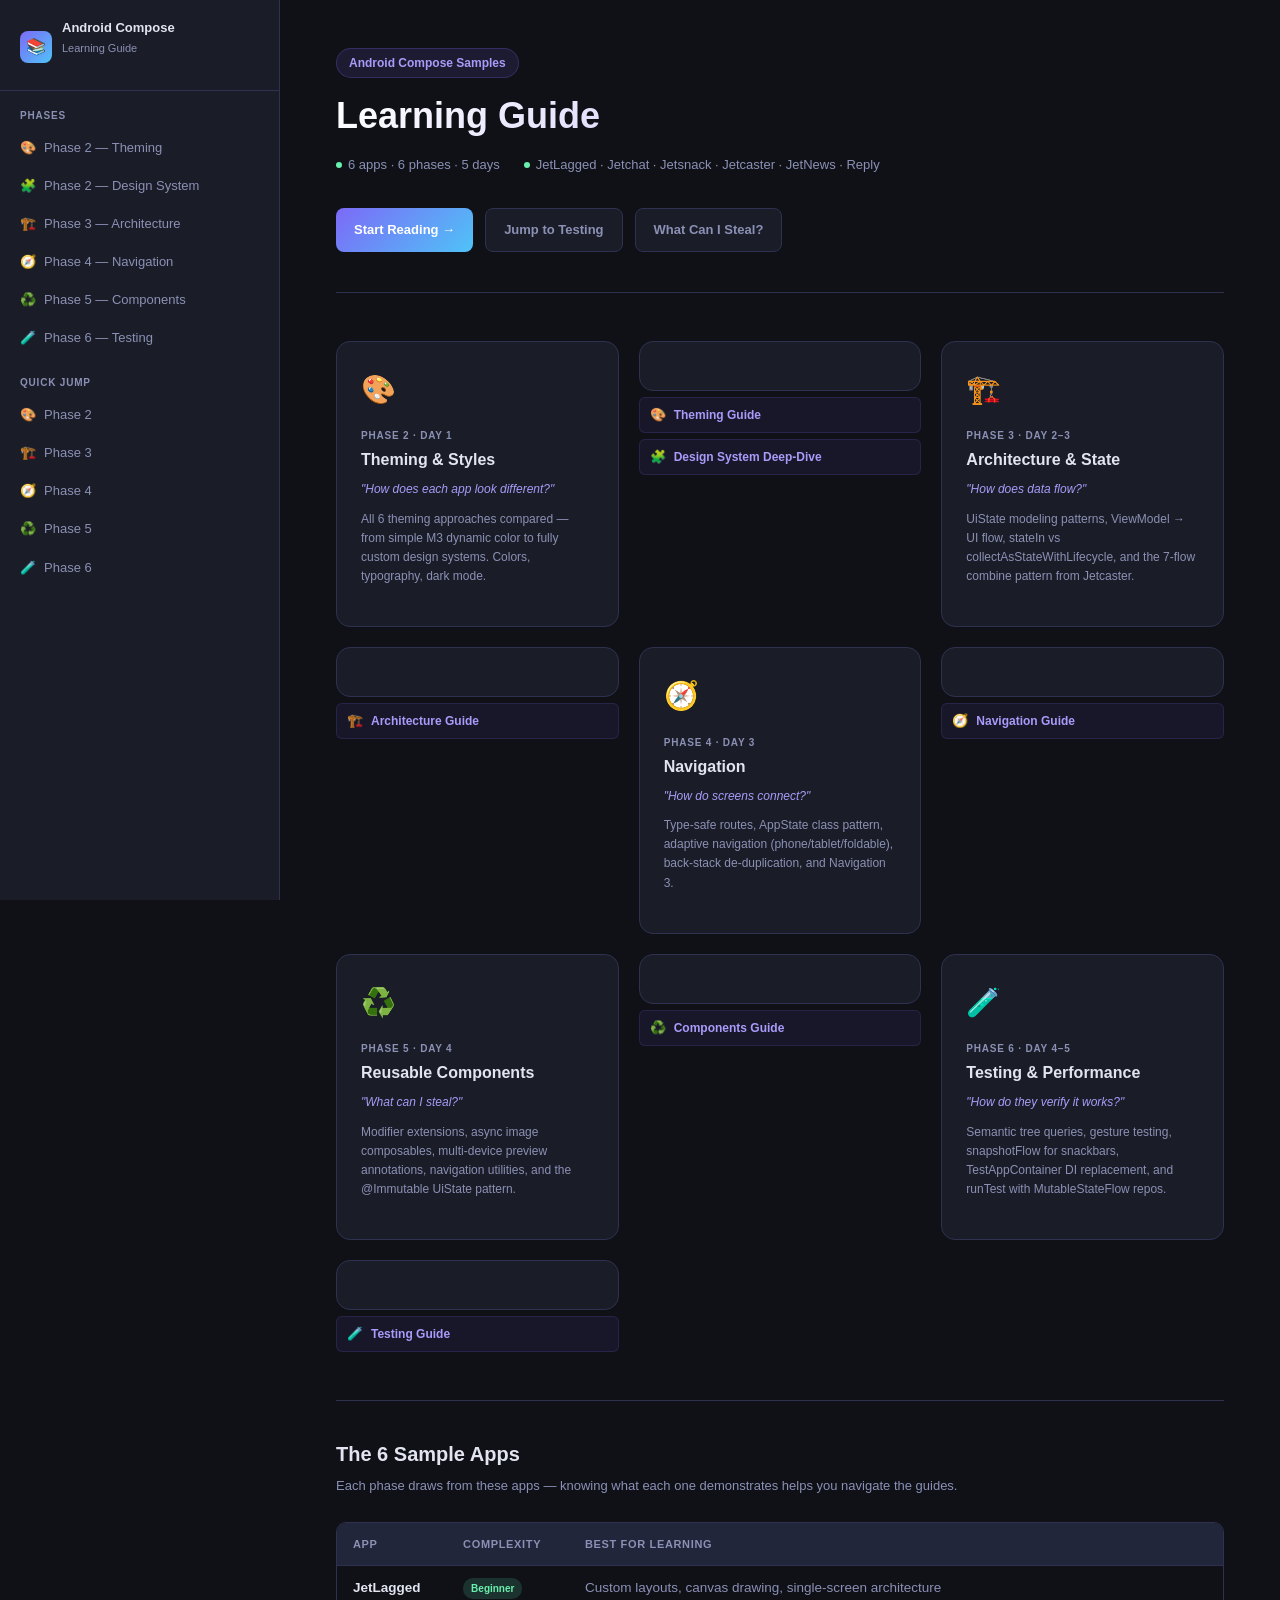
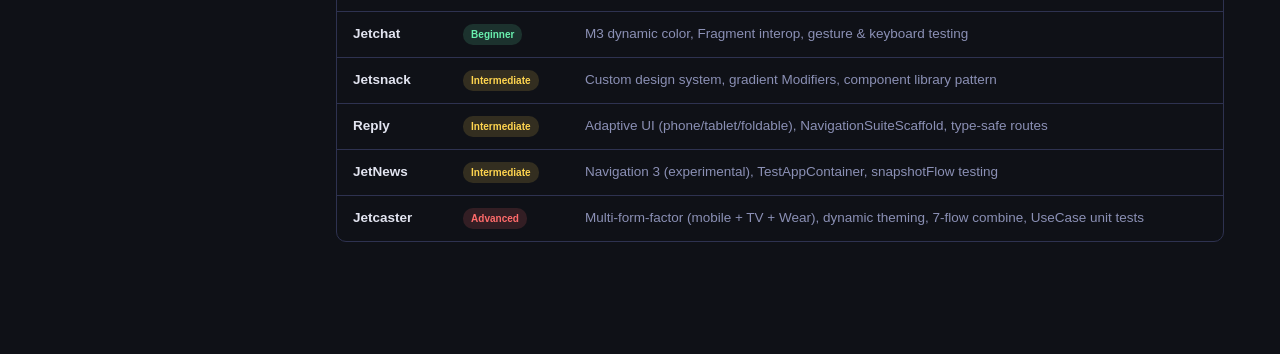
==== Docs/html/index.html @ bb5bad45 "Update docs" ====
<!DOCTYPE html>
<html lang="en">
<head>
  <meta charset="UTF-8" />
  <meta name="viewport" content="width=device-width, initial-scale=1.0" />
  <title>Android Compose Samples — Learning Guide</title>
  <link rel="stylesheet" href="styles/main.css" />
  <style>
    .index-grid {
      display: grid;
      grid-template-columns: repeat(3, 1fr);
      gap: 20px;
      margin: 32px 0;
    }

    .phase-card {
      background: var(--surface);
      border: 1px solid var(--border);
      border-radius: 14px;
      padding: 24px;
      text-decoration: none;
      display: block;
      position: relative;
      transition: border-color 0.2s, transform 0.15s;
      overflow: hidden;
    }

    .phase-card::before {
      content: '';
      position: absolute;
      top: 0; left: 0; right: 0;
      height: 3px;
      background: linear-gradient(90deg, var(--primary), var(--accent));
      opacity: 0;
      transition: opacity 0.2s;
    }

    .phase-card:hover { border-color: var(--primary); transform: translateY(-3px); }
    .phase-card:hover::before { opacity: 1; }

    .phase-icon {
      font-size: 28px;
      margin-bottom: 14px;
      display: block;
    }

    .phase-num {
      font-size: 10px;
      font-weight: 700;
      color: var(--text-muted);
      text-transform: uppercase;
      letter-spacing: 0.08em;
      margin-bottom: 6px;
    }

    .phase-title {
      font-size: 16px;
      font-weight: 700;
      color: var(--text);
      margin-bottom: 8px;
      line-height: 1.3;
    }

    .phase-question {
      font-size: 12px;
      color: var(--primary-light);
      margin-bottom: 10px;
      font-style: italic;
    }

    .phase-desc {
      font-size: 12px;
      color: var(--text-muted);
      line-height: 1.6;
      margin-bottom: 16px;
    }

    .phase-links {
      display: flex;
      flex-direction: column;
      gap: 6px;
    }

    .phase-link {
      display: flex;
      align-items: center;
      gap: 8px;
      font-size: 12px;
      font-weight: 600;
      color: var(--primary-light);
      text-decoration: none;
      padding: 6px 10px;
      border-radius: 6px;
      background: rgba(124,106,247,0.08);
      border: 1px solid rgba(124,106,247,0.15);
      transition: background 0.15s, border-color 0.15s;
    }

    .phase-link:hover {
      background: rgba(124,106,247,0.18);
      border-color: var(--primary);
    }

    .phase-link .link-icon { font-size: 13px; }

    .quick-links {
      display: flex;
      gap: 12px;
      flex-wrap: wrap;
      margin: 32px 0 0;
    }

    .quick-btn {
      display: inline-flex;
      align-items: center;
      gap: 8px;
      padding: 10px 18px;
      border-radius: 8px;
      font-size: 13px;
      font-weight: 600;
      text-decoration: none;
      transition: all 0.15s;
    }

    .quick-btn-primary {
      background: linear-gradient(135deg, var(--primary), var(--accent));
      color: white;
    }

    .quick-btn-primary:hover { opacity: 0.9; transform: translateY(-1px); }

    .quick-btn-secondary {
      background: var(--surface);
      border: 1px solid var(--border);
      color: var(--text-muted);
    }

    .quick-btn-secondary:hover { border-color: var(--primary); color: var(--text); }

    @media (max-width: 900px) {
      .index-grid { grid-template-columns: 1fr 1fr; }
    }

    @media (max-width: 600px) {
      .index-grid { grid-template-columns: 1fr; }
    }
  </style>
</head>
<body>

<aside>
  <div class="sidebar-header">
    <div class="logo">
      <div class="logo-icon">📚</div>
      <div>
        <h2>Android Compose</h2>
        <p>Learning Guide</p>
      </div>
    </div>
  </div>

  <nav>
    <div class="nav-section">
      <div class="nav-section-label">Phases</div>
      <a class="nav-item" href="theming-styles-guide.html">
        <span>🎨</span> Phase 2 — Theming
      </a>
      <a class="nav-item" href="design-system.html">
        <span>🧩</span> Phase 2 — Design System
      </a>
      <a class="nav-item" href="architecture-state.html">
        <span>🏗️</span> Phase 3 — Architecture
      </a>
      <a class="nav-item" href="navigation.html">
        <span>🧭</span> Phase 4 — Navigation
      </a>
      <a class="nav-item" href="reusable-components.html">
        <span>♻️</span> Phase 5 — Components
      </a>
      <a class="nav-item" href="testing-performance.html">
        <span>🧪</span> Phase 6 — Testing
      </a>
    </div>

    <div class="nav-section">
      <div class="nav-section-label">Quick Jump</div>
      <a class="nav-item" href="#phase2">
        <span>🎨</span> Phase 2
      </a>
      <a class="nav-item" href="#phase3">
        <span>🏗️</span> Phase 3
      </a>
      <a class="nav-item" href="#phase4">
        <span>🧭</span> Phase 4
      </a>
      <a class="nav-item" href="#phase5">
        <span>♻️</span> Phase 5
      </a>
      <a class="nav-item" href="#phase6">
        <span>🧪</span> Phase 6
      </a>
    </div>
  </nav>
</aside>

<main>

  <div class="hero">
    <div class="hero-tag">Android Compose Samples</div>
    <h1>Learning Guide</h1>
    <div class="hero-meta">
      <div class="hero-meta-item">
        <span class="dot"></span>
        <span>6 apps · 6 phases · 5 days</span>
      </div>
      <div class="hero-meta-item">
        <span class="dot"></span>
        <span>JetLagged · Jetchat · Jetsnack · Jetcaster · JetNews · Reply</span>
      </div>
    </div>

    <div class="quick-links">
      <a class="quick-btn quick-btn-primary" href="theming-styles-guide.html">Start Reading →</a>
      <a class="quick-btn quick-btn-secondary" href="testing-performance.html">Jump to Testing</a>
      <a class="quick-btn quick-btn-secondary" href="reusable-components.html">What Can I Steal?</a>
    </div>
  </div>

  <!-- Phase 2 -->
  <div id="phase2"></div>
  <div class="index-grid">

    <a class="phase-card" href="theming-styles-guide.html">
      <span class="phase-icon">🎨</span>
      <div class="phase-num">Phase 2 · Day 1</div>
      <div class="phase-title">Theming &amp; Styles</div>
      <div class="phase-question">"How does each app look different?"</div>
      <div class="phase-desc">All 6 theming approaches compared — from simple M3 dynamic color to fully custom design systems. Colors, typography, dark mode.</div>
      <div class="phase-links">
        <a class="phase-link" href="theming-styles-guide.html">
          <span class="link-icon">🎨</span> Theming Guide
        </a>
        <a class="phase-link" href="design-system.html">
          <span class="link-icon">🧩</span> Design System Deep-Dive
        </a>
      </div>
    </a>

    <!-- Phase 3 -->
    <a class="phase-card" href="architecture-state.html" id="phase3">
      <span class="phase-icon">🏗️</span>
      <div class="phase-num">Phase 3 · Day 2–3</div>
      <div class="phase-title">Architecture &amp; State</div>
      <div class="phase-question">"How does data flow?"</div>
      <div class="phase-desc">UiState modeling patterns, ViewModel → UI flow, stateIn vs collectAsStateWithLifecycle, and the 7-flow combine pattern from Jetcaster.</div>
      <div class="phase-links">
        <a class="phase-link" href="architecture-state.html">
          <span class="link-icon">🏗️</span> Architecture Guide
        </a>
      </div>
    </a>

    <!-- Phase 4 -->
    <a class="phase-card" href="navigation.html" id="phase4">
      <span class="phase-icon">🧭</span>
      <div class="phase-num">Phase 4 · Day 3</div>
      <div class="phase-title">Navigation</div>
      <div class="phase-question">"How do screens connect?"</div>
      <div class="phase-desc">Type-safe routes, AppState class pattern, adaptive navigation (phone/tablet/foldable), back-stack de-duplication, and Navigation 3.</div>
      <div class="phase-links">
        <a class="phase-link" href="navigation.html">
          <span class="link-icon">🧭</span> Navigation Guide
        </a>
      </div>
    </a>

    <!-- Phase 5 -->
    <a class="phase-card" href="reusable-components.html" id="phase5">
      <span class="phase-icon">♻️</span>
      <div class="phase-num">Phase 5 · Day 4</div>
      <div class="phase-title">Reusable Components</div>
      <div class="phase-question">"What can I steal?"</div>
      <div class="phase-desc">Modifier extensions, async image composables, multi-device preview annotations, navigation utilities, and the @Immutable UiState pattern.</div>
      <div class="phase-links">
        <a class="phase-link" href="reusable-components.html">
          <span class="link-icon">♻️</span> Components Guide
        </a>
      </div>
    </a>

    <!-- Phase 6 -->
    <a class="phase-card" href="testing-performance.html" id="phase6">
      <span class="phase-icon">🧪</span>
      <div class="phase-num">Phase 6 · Day 4–5</div>
      <div class="phase-title">Testing &amp; Performance</div>
      <div class="phase-question">"How do they verify it works?"</div>
      <div class="phase-desc">Semantic tree queries, gesture testing, snapshotFlow for snackbars, TestAppContainer DI replacement, and runTest with MutableStateFlow repos.</div>
      <div class="phase-links">
        <a class="phase-link" href="testing-performance.html">
          <span class="link-icon">🧪</span> Testing Guide
        </a>
      </div>
    </a>

  </div>

  <!-- Apps reference -->
  <section style="margin-top: 48px; padding-top: 40px; border-top: 1px solid var(--border);">
    <h2 style="font-size: 20px; font-weight: 700; margin-bottom: 8px; color: var(--text);">The 6 Sample Apps</h2>
    <p style="font-size: 13px; color: var(--text-muted); margin-bottom: 24px;">Each phase draws from these apps — knowing what each one demonstrates helps you navigate the guides.</p>

    <div class="table-wrapper">
      <table>
        <thead>
          <tr>
            <th>App</th>
            <th>Complexity</th>
            <th>Best For Learning</th>
          </tr>
        </thead>
        <tbody>
          <tr>
            <td><strong>JetLagged</strong></td>
            <td><span class="badge badge-beginner">Beginner</span></td>
            <td>Custom layouts, canvas drawing, single-screen architecture</td>
          </tr>
          <tr>
            <td><strong>Jetchat</strong></td>
            <td><span class="badge badge-beginner">Beginner</span></td>
            <td>M3 dynamic color, Fragment interop, gesture &amp; keyboard testing</td>
          </tr>
          <tr>
            <td><strong>Jetsnack</strong></td>
            <td><span class="badge badge-intermediate">Intermediate</span></td>
            <td>Custom design system, gradient Modifiers, component library pattern</td>
          </tr>
          <tr>
            <td><strong>Reply</strong></td>
            <td><span class="badge badge-intermediate">Intermediate</span></td>
            <td>Adaptive UI (phone/tablet/foldable), NavigationSuiteScaffold, type-safe routes</td>
          </tr>
          <tr>
            <td><strong>JetNews</strong></td>
            <td><span class="badge badge-intermediate">Intermediate</span></td>
            <td>Navigation 3 (experimental), TestAppContainer, snapshotFlow testing</td>
          </tr>
          <tr>
            <td><strong>Jetcaster</strong></td>
            <td><span class="badge badge-advanced">Advanced</span></td>
            <td>Multi-form-factor (mobile + TV + Wear), dynamic theming, 7-flow combine, UseCase unit tests</td>
          </tr>
        </tbody>
      </table>
    </div>
  </section>

</main>

<script src="scripts/main.js"></script>
</body>
</html>
---- Docs/html/styles/main.css ----
:root {
  --bg: #0f1117;
  --surface: #1a1d27;
  --surface2: #22263a;
  --border: #2e3250;
  --primary: #7c6af7;
  --primary-light: #a89bf9;
  --accent: #4fc3f7;
  --green: #69f0ae;
  --yellow: #ffd54f;
  --red: #ff6b6b;
  --text: #e2e4f0;
  --text-muted: #8b90b5;
  --code-bg: #12141f;
  --code-border: #2a2e4a;
  --sidebar-width: 280px;
}

* { box-sizing: border-box; margin: 0; padding: 0; }
html { scroll-behavior: smooth; }

body {
  font-family: -apple-system, BlinkMacSystemFont, 'Segoe UI', Roboto, sans-serif;
  background: var(--bg);
  color: var(--text);
  line-height: 1.7;
  display: flex;
  min-height: 100vh;
}

/* ── Sidebar ── */
aside {
  width: var(--sidebar-width);
  background: var(--surface);
  border-right: 1px solid var(--border);
  position: fixed;
  top: 0; left: 0;
  height: 100vh;
  overflow-y: auto;
  z-index: 100;
  padding-bottom: 32px;
}

.sidebar-header {
  padding: 20px 20px 16px;
  border-bottom: 1px solid var(--border);
  position: sticky;
  top: 0;
  background: var(--surface);
  z-index: 1;
}

.sidebar-header .logo {
  display: flex;
  align-items: center;
  gap: 10px;
}

.sidebar-header .logo-icon {
  width: 32px; height: 32px;
  background: linear-gradient(135deg, var(--primary), var(--accent));
  border-radius: 8px;
  display: flex;
  align-items: center;
  justify-content: center;
  font-size: 16px;
  flex-shrink: 0;
}

.sidebar-header h2 {
  font-size: 13px;
  font-weight: 600;
  color: var(--text);
  line-height: 1.3;
}

.sidebar-header p {
  font-size: 11px;
  color: var(--text-muted);
  margin-top: 2px;
}

.nav-section { padding: 16px 12px 0; }

.nav-section-label {
  font-size: 10px;
  font-weight: 700;
  color: var(--text-muted);
  text-transform: uppercase;
  letter-spacing: 0.08em;
  padding: 0 8px;
  margin-bottom: 6px;
}

.nav-item {
  display: flex;
  align-items: center;
  gap: 8px;
  padding: 7px 8px;
  border-radius: 6px;
  text-decoration: none;
  color: var(--text-muted);
  font-size: 13px;
  transition: all 0.15s;
  margin-bottom: 2px;
}

.nav-item:hover { background: var(--surface2); color: var(--text); }
.nav-item.active { background: rgba(124,106,247,0.15); color: var(--primary-light); }

.nav-badge {
  margin-left: auto;
  font-size: 10px;
  padding: 2px 6px;
  border-radius: 10px;
  font-weight: 600;
}

.badge { display: inline-block; font-size: 10px; font-weight: 700; padding: 2px 8px; border-radius: 10px; white-space: nowrap; }
.badge-beginner    { background: rgba(105,240,174,0.15); color: var(--green); }
.badge-intermediate { background: rgba(255,213,79,0.15); color: var(--yellow); }
.badge-advanced    { background: rgba(255,107,107,0.15); color: var(--red); }

/* ── Main ── */
main {
  margin-left: var(--sidebar-width);
  flex: 1;
  max-width: calc(100% - var(--sidebar-width));
  padding: 48px 56px;
}

/* ── Hero ── */
.hero {
  margin-bottom: 48px;
  padding-bottom: 40px;
  border-bottom: 1px solid var(--border);
}

.hero-tag {
  display: inline-flex;
  align-items: center;
  gap: 6px;
  background: rgba(124,106,247,0.12);
  color: var(--primary-light);
  font-size: 12px;
  font-weight: 600;
  padding: 4px 12px;
  border-radius: 20px;
  margin-bottom: 16px;
  border: 1px solid rgba(124,106,247,0.25);
}

.hero h1 {
  font-size: 36px;
  font-weight: 800;
  line-height: 1.2;
  background: linear-gradient(135deg, #fff 0%, var(--primary-light) 100%);
  -webkit-background-clip: text;
  -webkit-text-fill-color: transparent;
  background-clip: text;
  margin-bottom: 16px;
}

.hero-meta { display: flex; gap: 24px; flex-wrap: wrap; }

.hero-meta-item {
  display: flex;
  align-items: center;
  gap: 6px;
  font-size: 13px;
  color: var(--text-muted);
}

.hero-meta-item span.dot {
  width: 6px; height: 6px;
  border-radius: 50%;
  background: var(--green);
  display: inline-block;
}

/* ── Overview cards ── */
.overview-grid {
  display: grid;
  grid-template-columns: repeat(3, 1fr);
  gap: 16px;
  margin: 32px 0;
}

.style-card {
  background: var(--surface);
  border: 1px solid var(--border);
  border-radius: 12px;
  padding: 20px;
  transition: border-color 0.2s, transform 0.2s;
  text-decoration: none;
  display: block;
}

.style-card:hover { border-color: var(--primary); transform: translateY(-2px); }
.style-card .card-number { font-size: 11px; font-weight: 700; color: var(--text-muted); text-transform: uppercase; letter-spacing: 0.06em; margin-bottom: 8px; }
.style-card .card-title { font-size: 14px; font-weight: 700; color: var(--text); margin-bottom: 6px; }
.style-card .card-desc { font-size: 12px; color: var(--text-muted); line-height: 1.5; }
.style-card .card-badge { display: inline-block; margin-top: 12px; font-size: 10px; font-weight: 700; padding: 2px 8px; border-radius: 10px; }

/* ── Sections ── */
section { margin-bottom: 64px; scroll-margin-top: 24px; }

.section-header { display: flex; align-items: flex-start; gap: 16px; margin-bottom: 28px; }

.section-number {
  width: 40px; height: 40px;
  border-radius: 10px;
  background: linear-gradient(135deg, var(--primary), var(--accent));
  display: flex; align-items: center; justify-content: center;
  font-size: 16px; font-weight: 800; color: white; flex-shrink: 0;
}

h2 { font-size: 26px; font-weight: 700; color: var(--text); line-height: 1.3; }

h3 {
  font-size: 16px; font-weight: 700; color: var(--text);
  margin: 28px 0 12px;
  display: flex; align-items: center; gap: 8px;
}

h3::before {
  content: '';
  width: 3px; height: 18px;
  background: var(--primary);
  border-radius: 2px;
  flex-shrink: 0;
}

p { color: var(--text-muted); font-size: 14.5px; margin-bottom: 16px; }
p strong { color: var(--text); font-weight: 600; }

/* ── File list ── */
.file-list {
  background: var(--surface);
  border: 1px solid var(--border);
  border-radius: 10px;
  padding: 16px 20px;
  margin: 16px 0 24px;
}

.file-list-title {
  font-size: 11px; font-weight: 700; color: var(--text-muted);
  text-transform: uppercase; letter-spacing: 0.06em; margin-bottom: 10px;
}

.file-list ul { list-style: none; }

.file-list li {
  font-size: 13px; color: var(--accent);
  font-family: 'SF Mono', 'Fira Code', monospace;
  padding: 3px 0;
  display: flex; align-items: center; gap: 8px;
}

.file-list li::before { content: '📄'; font-size: 12px; }

/* ── Code blocks ── */
.code-block {
  margin: 16px 0 24px;
  border-radius: 10px;
  overflow: hidden;
  border: 1px solid var(--code-border);
}

.code-header {
  background: var(--surface2);
  padding: 8px 16px;
  display: flex; align-items: center; justify-content: space-between;
  border-bottom: 1px solid var(--code-border);
}

.code-lang { font-size: 11px; font-weight: 600; color: var(--primary-light); text-transform: uppercase; letter-spacing: 0.05em; }

.code-dots { display: flex; gap: 5px; }
.code-dots span { width: 10px; height: 10px; border-radius: 50%; }
.dot-red    { background: #ff5f57; }
.dot-yellow { background: #febc2e; }
.dot-green  { background: #28c840; }

pre {
  background: var(--code-bg);
  padding: 20px;
  overflow-x: auto;
  font-size: 13px;
  line-height: 1.7;
  font-family: 'SF Mono', 'Fira Code', 'Cascadia Code', monospace;
}

code { font-family: 'SF Mono', 'Fira Code', 'Cascadia Code', monospace; }

/* Kotlin syntax tokens */
.kw  { color: #c678dd; }
.fn  { color: #61afef; }
.cls { color: #e5c07b; }
.str { color: #98c379; }
.num { color: #d19a66; }
.cmt { color: #5c6370; font-style: italic; }
.ann { color: #e5c07b; }

/* Inline code */
p code, li code, td code {
  background: var(--surface2);
  border: 1px solid var(--border);
  padding: 2px 6px;
  border-radius: 4px;
  font-size: 12.5px;
  color: var(--accent);
}

/* ── Info boxes ── */
.info-box {
  border-radius: 10px;
  padding: 16px 20px;
  margin: 20px 0;
  border-left: 3px solid;
  font-size: 14px;
}

.info-box.purpose { background: rgba(124,106,247,0.08); border-color: var(--primary); }
.info-box.when    { background: rgba(105,240,174,0.07); border-color: var(--green); }
.info-box.warning { background: rgba(255,213,79,0.07);  border-color: var(--yellow); }

.info-box-title {
  font-size: 11px; font-weight: 800;
  text-transform: uppercase; letter-spacing: 0.07em; margin-bottom: 8px;
}

.info-box.purpose .info-box-title { color: var(--primary-light); }
.info-box.when    .info-box-title { color: var(--green); }
.info-box.warning .info-box-title { color: var(--yellow); }

.info-box ul { padding-left: 18px; }
.info-box li { color: var(--text-muted); font-size: 13.5px; margin-bottom: 4px; }
.info-box p  { margin: 0; color: var(--text-muted); }

/* ── Tables ── */
.table-wrapper {
  overflow-x: auto;
  margin: 20px 0 28px;
  border-radius: 10px;
  border: 1px solid var(--border);
}

table { width: 100%; border-collapse: collapse; font-size: 13.5px; }

thead tr { background: var(--surface2); }

thead th {
  padding: 12px 16px;
  text-align: left;
  font-size: 11px; font-weight: 700; color: var(--text-muted);
  text-transform: uppercase; letter-spacing: 0.06em;
  border-bottom: 1px solid var(--border);
  white-space: nowrap;
}

tbody tr { border-bottom: 1px solid var(--border); transition: background 0.1s; }
tbody tr:last-child { border-bottom: none; }
tbody tr:hover { background: rgba(255,255,255,0.02); }
tbody td { padding: 11px 16px; color: var(--text-muted); vertical-align: middle; }
tbody td:first-child { font-weight: 600; color: var(--text); }

.yes-tag { background: rgba(105,240,174,0.12); color: var(--green); padding: 2px 8px; border-radius: 10px; font-size: 12px; font-weight: 600; }
.no-tag  { color: var(--text-muted); font-size: 12px; }

/* ── Divider ── */
hr { border: none; border-top: 1px solid var(--border); margin: 48px 0; }

/* ── Flowchart ── */
.flowchart {
  background: var(--code-bg);
  border: 1px solid var(--code-border);
  border-radius: 10px;
  padding: 24px;
  font-family: 'SF Mono', 'Fira Code', monospace;
  font-size: 13px; line-height: 2;
  color: var(--text-muted);
}

.flowchart .q          { color: var(--text); font-weight: 600; }
.flowchart .ans        { color: var(--green); }
.flowchart .style-ref  { color: var(--primary-light); font-weight: 600; }
.flowchart .desc       { color: #5c6370; }

/* ── Concept cards ── */
.concept-grid { display: grid; grid-template-columns: 1fr 1fr; gap: 16px; margin: 24px 0; }

.concept-card {
  background: var(--surface);
  border: 1px solid var(--border);
  border-radius: 10px;
  padding: 20px;
}

.concept-card h4 { font-size: 14px; font-weight: 700; color: var(--accent); margin-bottom: 8px; font-family: 'SF Mono', monospace; }
.concept-card p  { font-size: 12.5px; color: var(--text-muted); margin: 0; }

/* ── Footer ── */
footer {
  margin-top: 64px; padding-top: 32px;
  border-top: 1px solid var(--border);
  text-align: center; color: var(--text-muted); font-size: 12.5px;
}

footer a { color: var(--primary-light); text-decoration: none; }

/* ── Scrollbar ── */
::-webkit-scrollbar { width: 6px; height: 6px; }
::-webkit-scrollbar-track { background: transparent; }
::-webkit-scrollbar-thumb { background: var(--border); border-radius: 3px; }
::-webkit-scrollbar-thumb:hover { background: var(--primary); }

/* ── Responsive ── */
@media (max-width: 900px) {
  aside { display: none; }
  main { margin-left: 0; max-width: 100%; padding: 24px 20px; }
  .overview-grid { grid-template-columns: 1fr 1fr; }
  .concept-grid { grid-template-columns: 1fr; }
}

@media (max-width: 600px) {
  .overview-grid { grid-template-columns: 1fr; }
  .hero h1 { font-size: 26px; }
  main { padding: 20px 16px; }
}
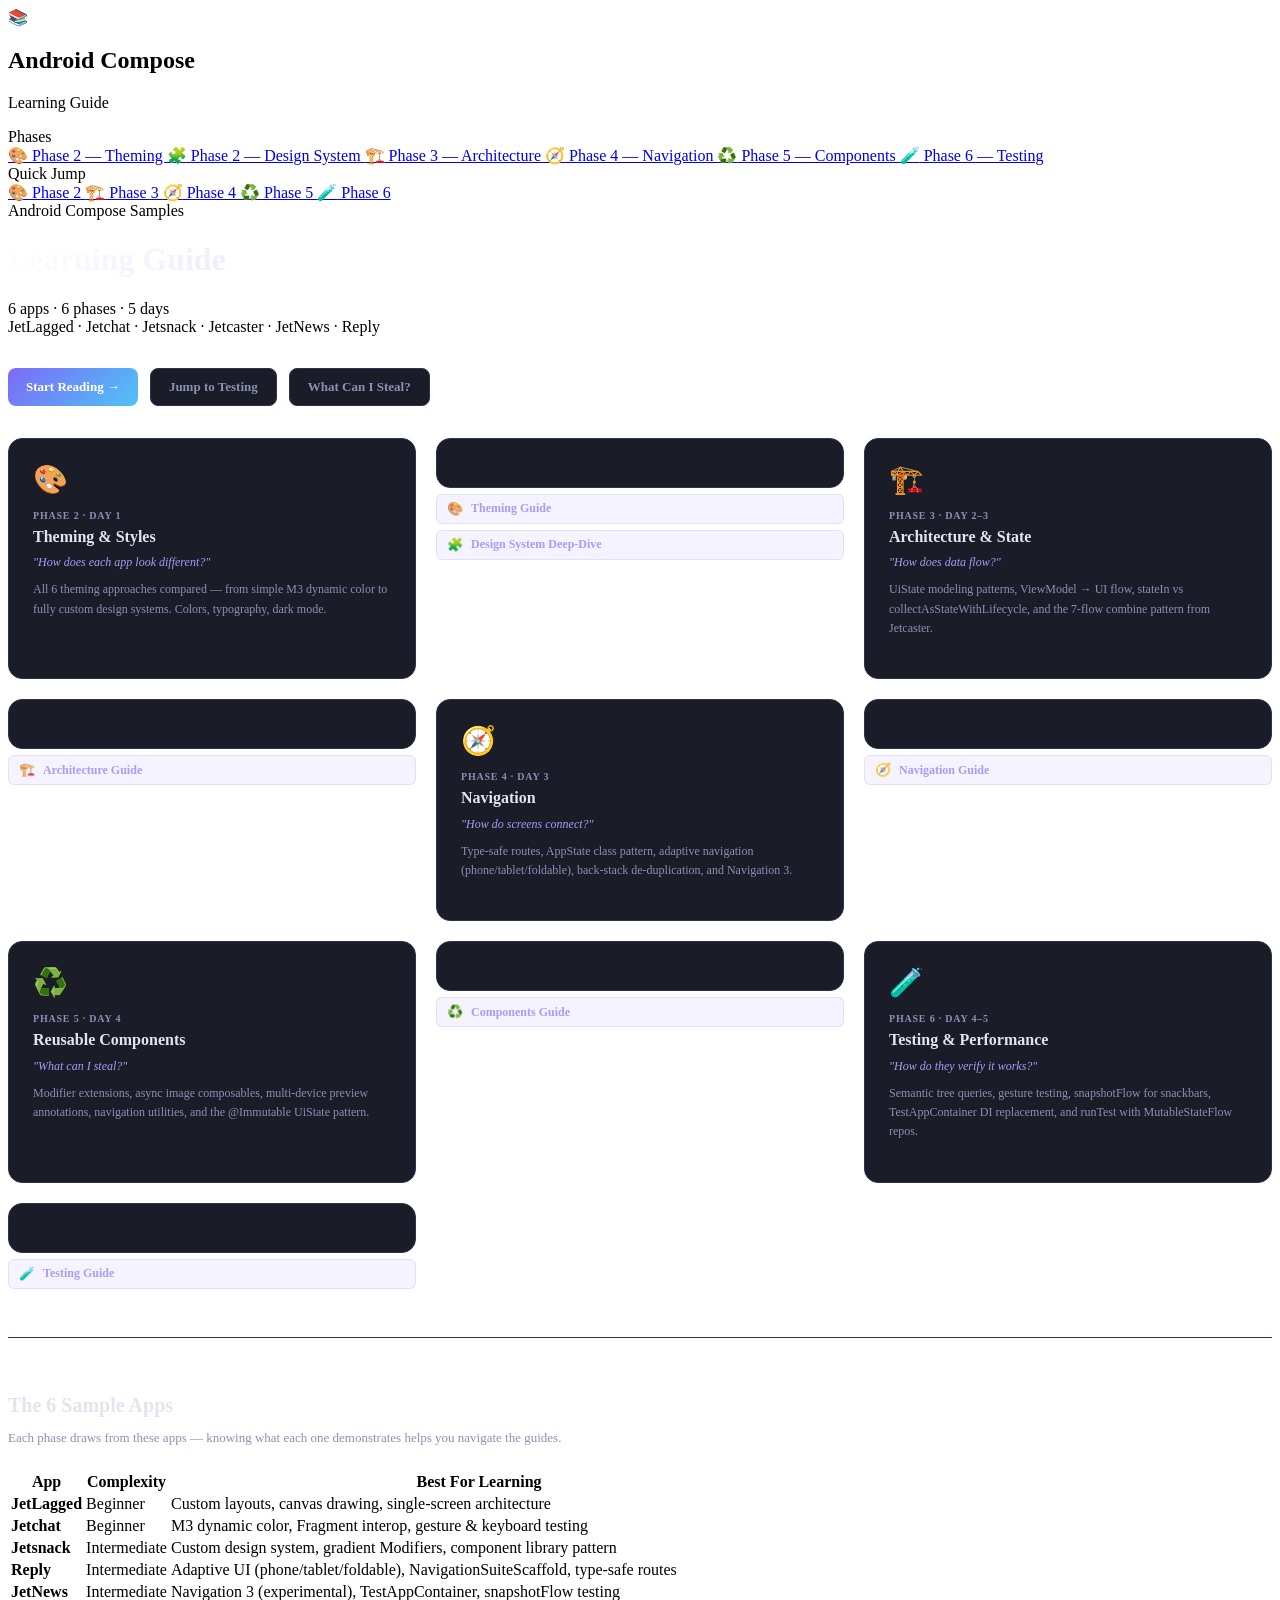
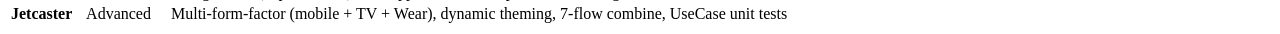
==== commit 1ad69212: "Update Docs HTML pages and add theme.css Co-Authored-By: Claude Sonnet 4.6 <noreply@anthropic.com>" ====
--- a/Docs/html/index.html
+++ b/Docs/html/index.html
@@ -4,7 +4,8 @@
   <meta charset="UTF-8" />
   <meta name="viewport" content="width=device-width, initial-scale=1.0" />
   <title>Android Compose Samples — Learning Guide</title>
-  <link rel="stylesheet" href="styles/main.css" />
+  <link rel="stylesheet" href="styles/theme.css" />
+  <link rel="stylesheet" href="../../../docs/html/styles/main.css" />
   <style>
     .index-grid {
       display: grid;
@@ -356,6 +357,6 @@
 
 </main>
 
-<script src="scripts/main.js"></script>
+<script src="../../docs/html/scripts/main.js"></script>
 </body>
 </html>
--- a/Docs/html/styles/theme.css
+++ b/Docs/html/styles/theme.css
@@ -0,0 +1,56 @@
+/* ── Android Compose — theme variables & project-specific styles ── */
+/* Load this BEFORE ../../docs/html/styles/main.css */
+
+:root {
+  --bg: #0f1117;
+  --surface: #1a1d27;
+  --surface2: #22263a;
+  --border: #2e3250;
+  --primary: #7c6af7;
+  --primary-light: #a89bf9;
+  --accent: #4fc3f7;
+  --green: #69f0ae;
+  --yellow: #ffd54f;
+  --red: #ff6b6b;
+  --text: #e2e4f0;
+  --text-muted: #8b90b5;
+  --code-bg: #12141f;
+  --code-border: #2a2e4a;
+  --sidebar-width: 280px;
+}
+
+/* ── Hero h1 — gradient text ── */
+.hero h1 {
+  background: linear-gradient(135deg, #fff 0%, var(--primary-light) 100%);
+  -webkit-background-clip: text;
+  -webkit-text-fill-color: transparent;
+  background-clip: text;
+}
+
+/* ── h3 with left-bar accent ── */
+h3 {
+  font-size: 16px; font-weight: 700; color: var(--text);
+  margin: 28px 0 12px;
+  display: flex; align-items: center; gap: 8px;
+}
+
+h3::before {
+  content: '';
+  width: 3px; height: 18px;
+  background: var(--primary);
+  border-radius: 2px; flex-shrink: 0;
+}
+
+/* ── Flowchart (monospace tree style) ── */
+.flowchart {
+  background: var(--code-bg);
+  border: 1px solid var(--code-border);
+  border-radius: 10px; padding: 24px;
+  font-family: 'SF Mono', 'Fira Code', monospace;
+  font-size: 13px; line-height: 2; color: var(--text-muted);
+}
+
+.flowchart .q         { color: var(--text); font-weight: 600; }
+.flowchart .ans       { color: var(--green); }
+.flowchart .style-ref { color: var(--primary-light); font-weight: 600; }
+.flowchart .desc      { color: #5c6370; }
